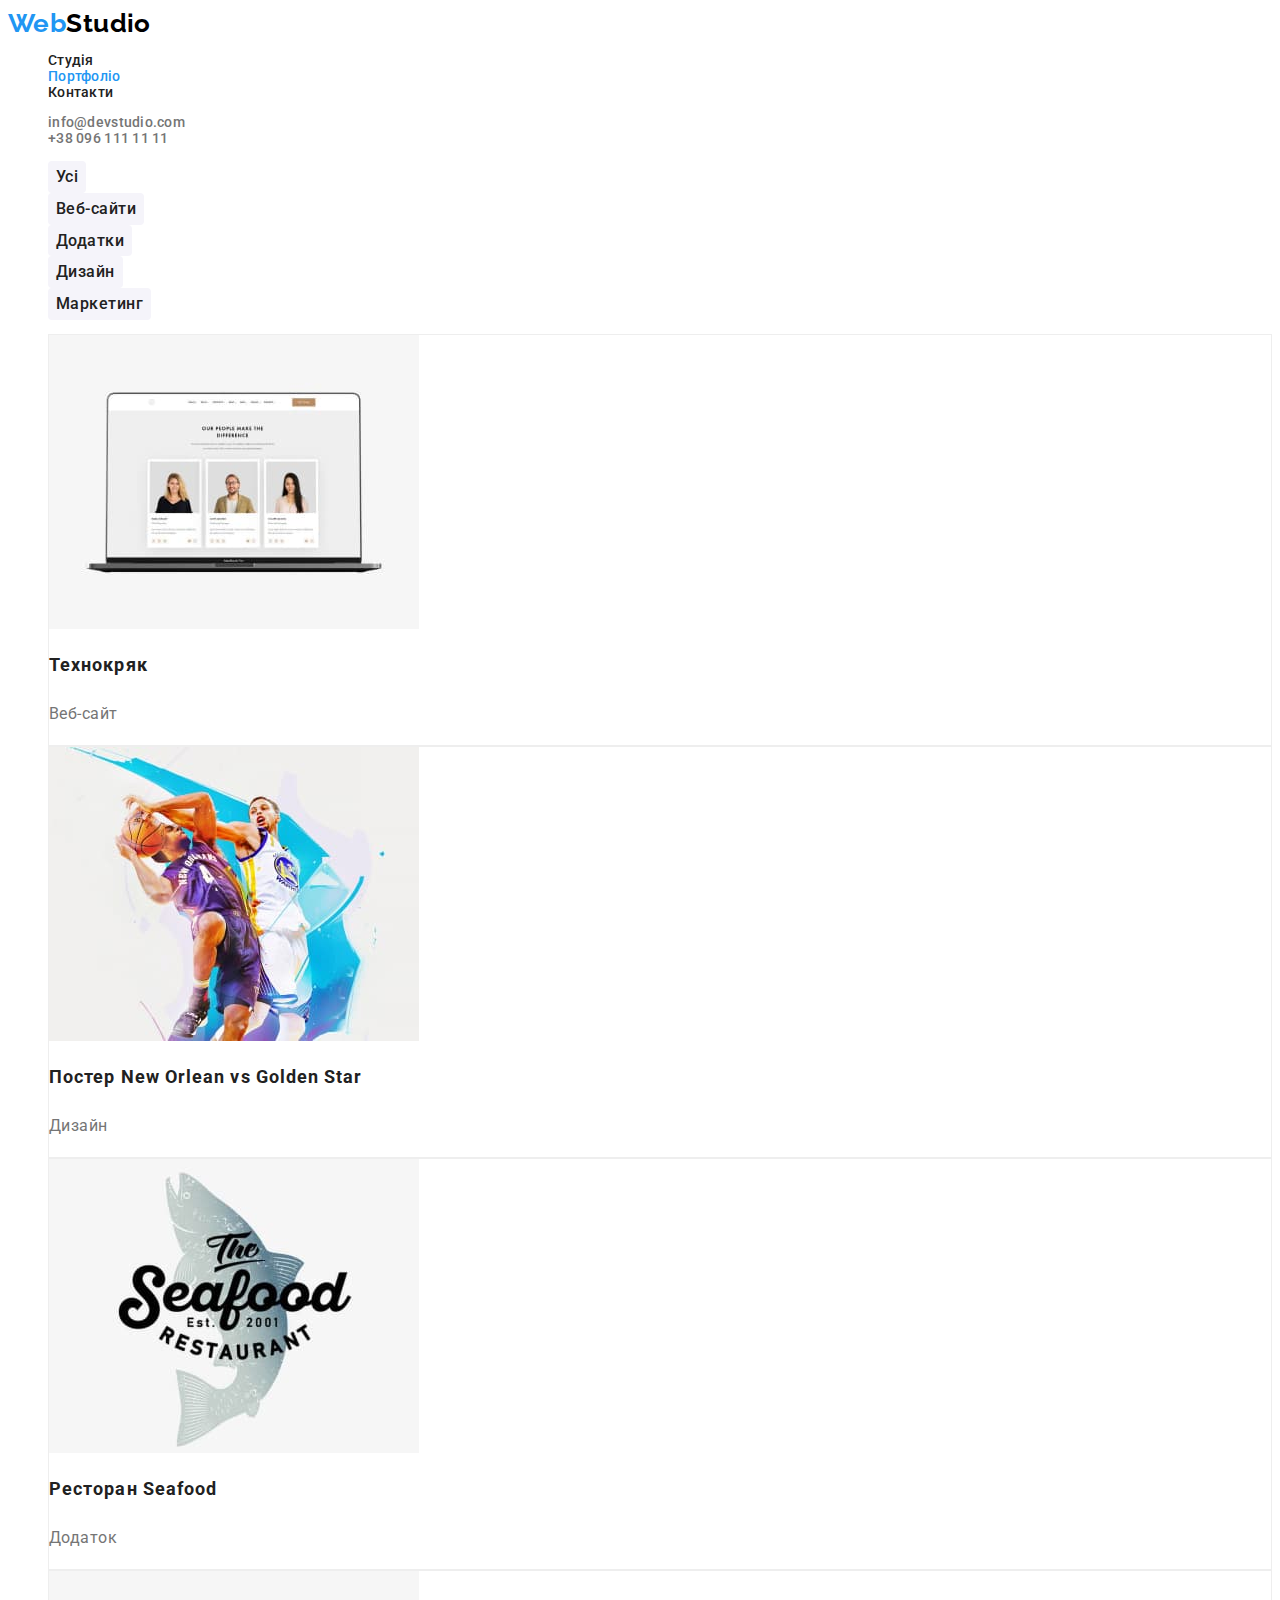
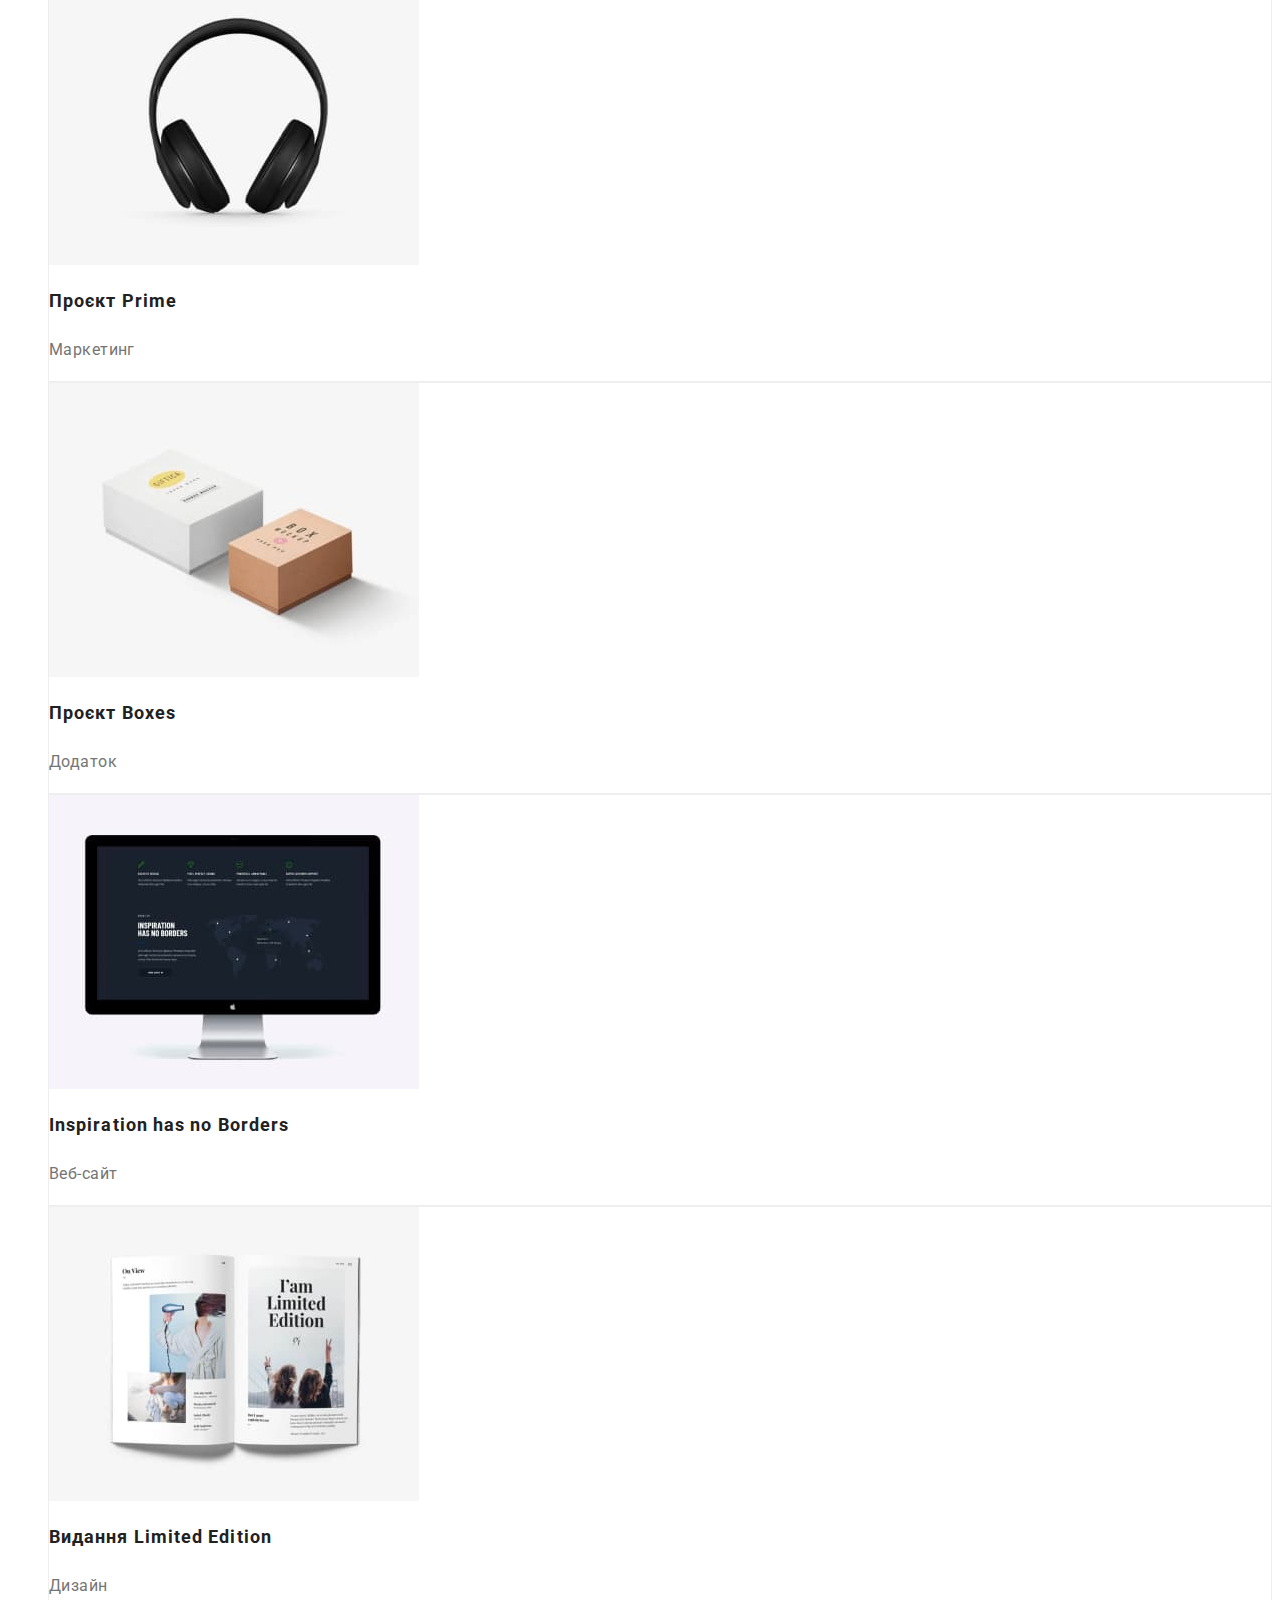
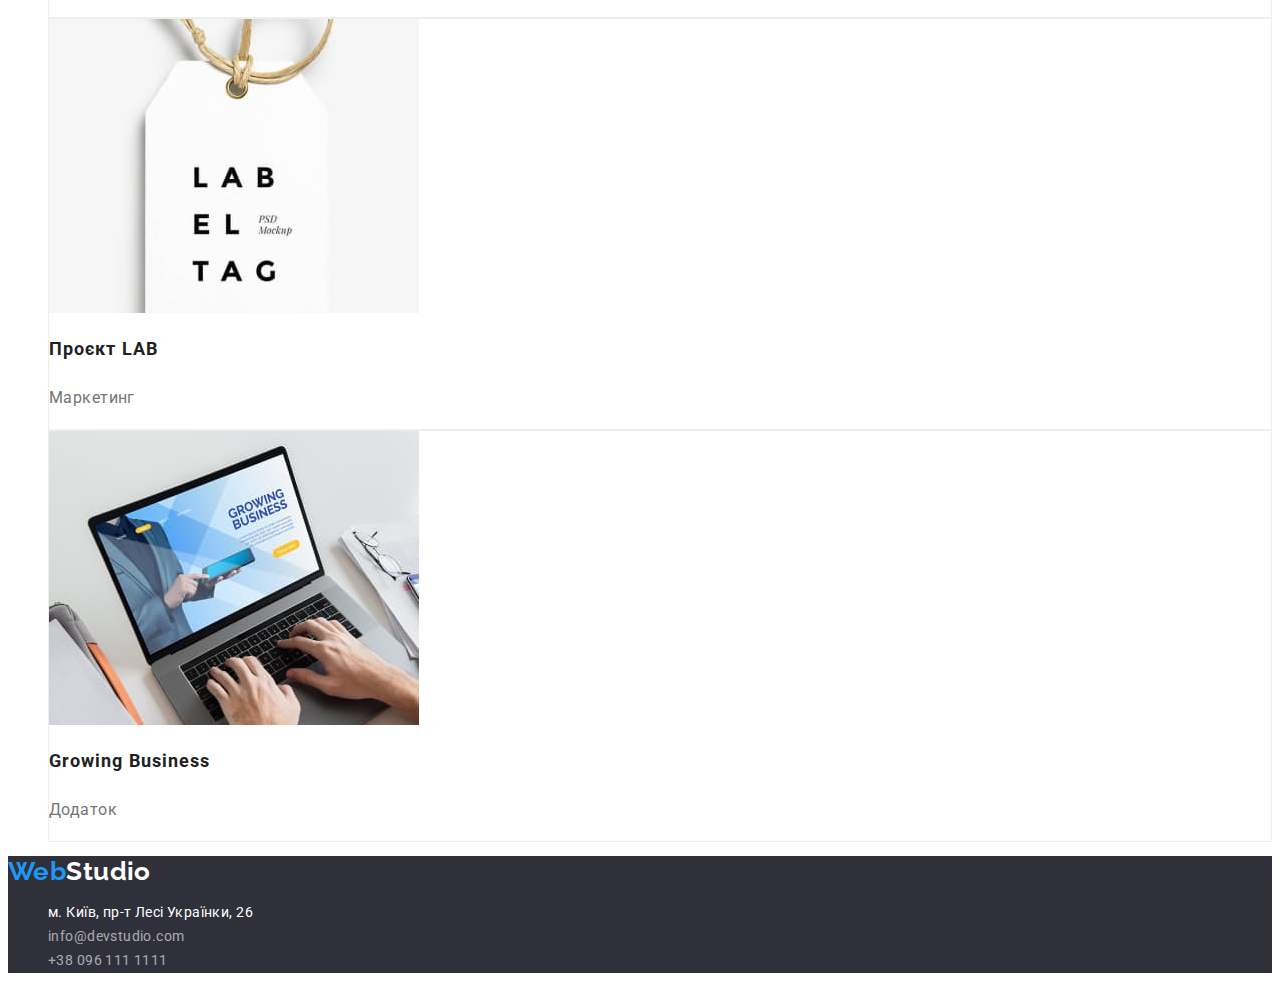
==== portfolio.html @ c2a1ea6a "Initial commit" ====
<!DOCTYPE html>
<html lang="uk">
  <head>
    <meta charset="UTF-8" />
    <meta http-equiv="X-UA-Compatible" content="IE=edge" />
    <meta name="viewport" content="width=device-width, initial-scale=1.0" />
    <title>Портфоліо</title>
    <link rel="preconnect" href="https://fonts.googleapis.com" />
    <link rel="preconnect" href="https://fonts.gstatic.com" crossorigin />
    <link
      href="https://fonts.googleapis.com/css2?family=Raleway:wght@700&family=Roboto:wght@400;500;700;900&display=swap"
      rel="stylesheet"
    />
    <link rel="stylesheet" href="./css/styles.css" />
  </head>
  <body>
    <header class="header">
      <nav>
        <a class="header-logo link" href="./index.html"
          ><span class="logo-accent">Web</span>Studio</a
        >
        <ul class="header-list list">
          <li><a class="header-link link" href="./index.html">Студія</a></li>
          <li><a class="header-link link current-page" href="./portfolio.html">Портфоліо</a></li>
          <li><a class="header-link link" href="#">Контакти</a></li>
        </ul>
      </nav>
      <ul class="header-list list">
        <li>
          <a class="header-contact link" href="mailto:info@devstudio.com" target="_blank"
            >info@devstudio.com</a
          >
        </li>
        <li><a class="header-contact link" href="tel:+380961111111">+38 096 111 11 11</a></li>
      </ul>
    </header>
    <main>
      <section>
        <h1 class="visually-hidden">Портфоліо</h1>
        <ul class="filter list">
          <li><button class="filter-btn" type="button">Усі</button></li>
          <li><button class="filter-btn" type="button">Веб-сайти</button></li>
          <li><button class="filter-btn" type="button">Додатки</button></li>
          <li><button class="filter-btn" type="button">Дизайн</button></li>
          <li><button class="filter-btn" type="button">Маркетинг</button></li>
        </ul>
        <ul class="project list">
          <li class="project-holder">
            <a class="link" href="#">
              <img src="./images/technokr.jpg" alt="Веб-сайт на екрані комп'ютера" width="370" />
              <h2 class="project-title">Технокряк</h2>
              <p class="project-type">Веб-сайт</p>
            </a>
          </li>
          <li class="project-holder">
            <a class="link" href="#">
              <img src="./images/poster.jpg" alt="Два баскетболісти" width="370" />
              <h2 class="project-title">Постер <span lang="en">New Orlean vs Golden Star</span></h2>
              <p class="project-type">Дизайн</p>
            </a>
          </li>
          <li class="project-holder">
            <a class="link" href="#">
              <img src="./images/seafood.jpg" alt="Логотип ресторану" width="370" />
              <h2 class="project-title">Ресторан <span lang="en">Seafood</span></h2>
              <p class="project-type">Додаток</p>
            </a>
          </li>
          <li class="project-holder">
            <a class="link" href="#">
              <img src="./images/prime.jpg" alt="Навушники" width="370" />
              <h2 class="project-title">Проєкт <span lang="en">Prime</span></h2>
              <p class="project-type">Маркетинг</p>
            </a>
          </li>
          <li class="project-holder">
            <a class="link" href="#">
              <img src="./images/boxes.jpg" alt="Двi коробки рiзного розмiру" width="370" />
              <h2 class="project-title">Проєкт <span lang="en">Boxes</span></h2>
              <p class="project-type">Додаток</p>
            </a>
          </li>
          <li class="project-holder">
            <a class="link" href="#">
              <img src="./images/inspiration.jpg" alt="Монiтор комп'ютера" width="370" />
              <h2 class="project-title"><span lang="en">Inspiration has no Borders</span></h2>
              <p class="project-type">Веб-сайт</p>
            </a>
          </li>
          <li class="project-holder">
            <a class="link" href="#">
              <img src="./images/edition.jpg" alt="Вiдкритий журнал" width="370" />
              <h2 class="project-title">Видання <span lang="en">Limited Edition</span></h2>
              <p class="project-type">Дизайн</p>
            </a>
          </li>
          <li class="project-holder">
            <a class="link" href="#">
              <img src="./images/lab.jpg" alt="Бiрка з написом Lab El Tag" width="370" />
              <h2 class="project-title">Проєкт <span lang="en">LAB</span></h2>
              <p class="project-type">Маркетинг</p>
            </a>
          </li>
          <li class="project-holder">
            <a class="link" href="#">
              <img src="./images/business.jpg" alt="Людина працює за комп'ютером" width="370" />
              <h2 class="project-title"><span lang="en">Growing Business</span></h2>
              <p class="project-type">Додаток</p>
            </a>
          </li>
        </ul>
      </section>
    </main>
    <footer class="footer">
      <a class="footer-logo link" href="./index.html"><span class="logo-accent">Web</span>Studio</a>
      <address class="address">
        <ul class="list">
          <li>
            <a
              class="address-location link"
              href="https://goo.gl/maps/CPtrU1FHBa2aNyZL9"
              target="_blank"
              rel="noopener noreferrer nofollow"
              >м. Київ, пр-т Лесі Українки, 26</a
            >
          </li>
          <li>
            <a class="address-info link" href="mailto:info@devstudio.com">info@devstudio.com</a>
          </li>
          <li>
            <a class="address-info link" href="tel:+380961111111">+38 096 111 1111</a>
          </li>
        </ul>
      </address>
    </footer>
  </body>
</html>
---- css/styles.css ----
:root {
  --primary-bgr: #ffffff;
  --secondary-bgr: #f5f4fa;
  --hero-footer-bgr: #2f303a;
  --btn-active-bgr: #188ce8;

  --primary-color: #757575;
  --title-color: #212121;
  --accent-color: #2196f3;
  --black-color: #000000;
  --white-color: #ffffff;
  --opacity-white-color: rgba(255, 255, 255, 0.6);
}

body {
  font-family: 'Roboto', sans-serif;
  letter-spacing: 0.03em;
  font-size: 14px;

  color: var(--primary-color);
  background-color: var(--primary-bgr);
}

/* клас-утіліта для списків */
.list {
  list-style: none;
}

/* клас-утіліта для посилань */
.link {
  text-decoration: none;
}
/* HEADER */
.header-logo {
  font-family: 'Raleway', sans-serif;
  font-weight: 700;
  font-size: 26px;
  line-height: 1.19;

  color: var(--black-color);
}
.logo-accent {
  color: var(--accent-color);
}

/* Загальні стилі всіх посилань у header*/
.header-list {
  font-weight: 500;
  line-height: 1.14;
  letter-spacing: 0.02em;
}

.header-link {
  color: var(--title-color);
}
.header-contact {
  color: currentColor;
}
.current-page {
  color: var(--accent-color);
}

.header-link:hover,
.header-link:focus,
.header-contact:hover,
.header-contact:focus {
  color: var(--accent-color);
}

/* HERO */
.hero,
.footer {
  background-color: var(--hero-footer-bgr);
}
.hero-title {
  font-weight: 900;
  font-size: 44px;
  line-height: 1.36;
  letter-spacing: 0.06em;
  text-transform: uppercase;
  text-align: center;

  color: var(--white-color);
}

.hero-btn {
  font-family: inherit;
  font-weight: 700;
  font-size: 16px;
  line-height: 1.88;
  letter-spacing: 0.06em;

  color: var(--white-color);
  background-color: var(--accent-color);

  border-color: transparent;
  border-radius: 4px;

  cursor: pointer;
}
.hero-btn:hover,
.hero-btn:focus {
  background-color: var(--btn-active-bgr);
}

/* Наші переваги */
.visually-hidden {
  position: absolute;
  width: 1px;
  height: 1px;
  margin: -1px;
  border: 0;
  padding: 0;

  white-space: nowrap;
  clip-path: inset(100%);
  clip: rect(0 0 0 0);
  overflow: hidden;
}
.benefits-title {
  line-height: 1.14;
  text-transform: uppercase;

  color: var(--title-color);
}
.benefits-txt {
  line-height: 1.71;
}

/* Чим ми займаємось */
.works-title,
.team-title {
  font-size: 36px;
  line-height: 1.17;
  text-align: center;

  color: var(--title-color);
}
/* Наша команда */
.team {
  background-color: var(--secondary-bgr);
}

.team-holder {
  background-color: var(--primary-bgr);
}
.team-member {
  font-weight: 500;
  font-size: 16px;
  line-height: 1.19;
  text-align: center;

  color: var(--title-color);
}
.team-position {
  font-size: 16px;
  line-height: 1.19;
  text-align: center;
}

/* Footer */
.footer-logo {
  font-family: 'Raleway', sans-serif;
  font-weight: 700;
  font-size: 26px;
  line-height: 1.19;

  color: var(--white-color);
}
.address {
  font-style: normal;
  font-weight: 400;
  line-height: 1.71;
}
.address-location {
  color: var(--white-color);
}
.address-info {
  color: var(--opacity-white-color);
}
.address-location:hover,
.address-location:focus,
.address-info:hover,
.address-info:focus {
  color: var(--accent-color);
}

/* Портфоліо */
.filter-btn {
  font-family: inherit;
  font-style: normal;
  font-weight: 500;
  font-size: 16px;
  line-height: 1.62;

  text-align: center;
  letter-spacing: 0.03em;

  color: var(--title-color);
  background-color: var(--secondary-bgr);
  border-radius: 4px;
  border-color: transparent;

  cursor: pointer;
}
.filter-btn:hover,
.filter-btn:focus {
  background-color: var(--accent-color);
  color: var(--white-color);
}
.project-holder {
  border: 1px solid #eeeeee;
}
.project-title {
  font-size: 18px;
  line-height: 2;
  letter-spacing: 0.06em;

  color: var(--title-color);
}
.project-type {
  font-size: 16px;
  line-height: 1.88;
  color: var(--primary-color);
}
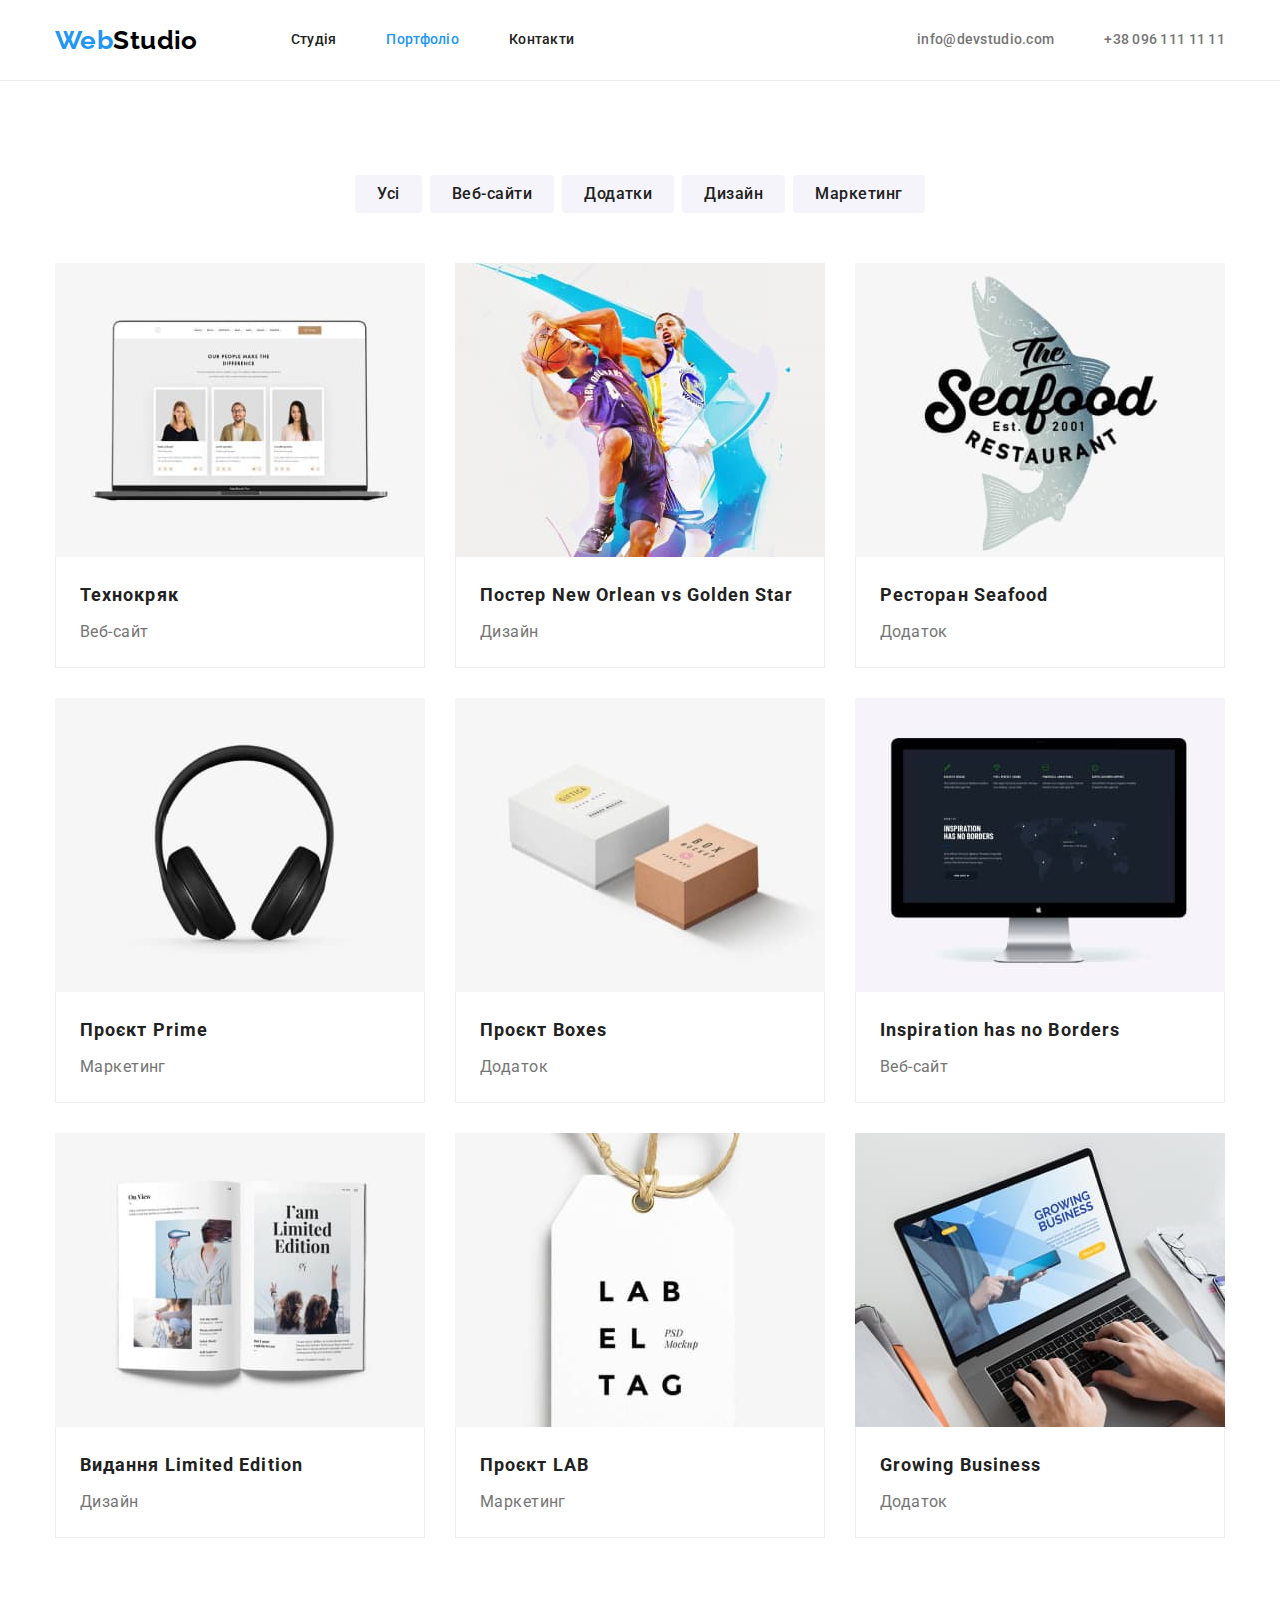
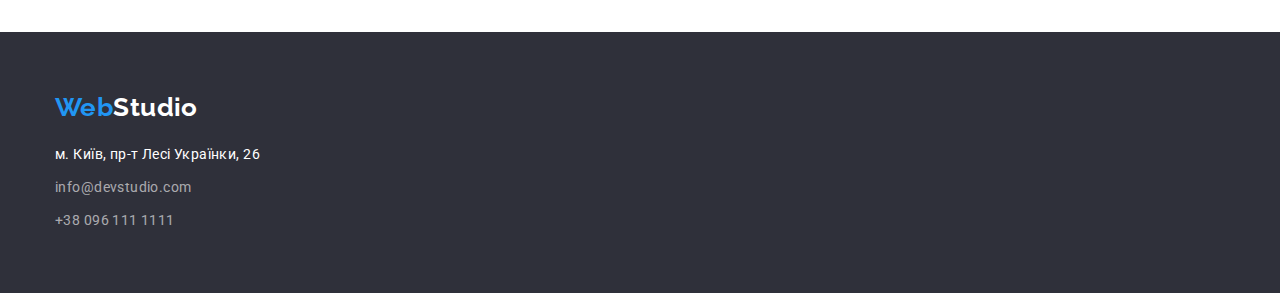
==== commit 925eb1c1: "HW#3  is done" ====
--- a/portfolio.html
+++ b/portfolio.html
@@ -11,127 +11,165 @@
       href="https://fonts.googleapis.com/css2?family=Raleway:wght@700&family=Roboto:wght@400;500;700;900&display=swap"
       rel="stylesheet"
     />
+    <link
+      rel="stylesheet"
+      href="https://cdnjs.cloudflare.com/ajax/libs/modern-normalize/1.1.0/modern-normalize.min.css"
+    />
     <link rel="stylesheet" href="./css/styles.css" />
   </head>
   <body>
     <header class="header">
-      <nav>
-        <a class="header-logo link" href="./index.html"
-          ><span class="logo-accent">Web</span>Studio</a
-        >
+      <div class="container wrapper">
+        <nav class="nav">
+          <a class="header-logo link" href="./index.html"
+            ><span class="logo-accent">Web</span>Studio</a
+          >
+          <ul class="header-list list">
+            <li class="header-list-item">
+              <a class="header-link link" href="./index.html">Студія</a>
+            </li>
+            <li class="header-list-item">
+              <a class="header-link link current-page" href="./portfolio.html">Портфоліо</a>
+            </li>
+            <li class="header-list-item"><a class="header-link link" href="#">Контакти</a></li>
+          </ul>
+        </nav>
         <ul class="header-list list">
-          <li><a class="header-link link" href="./index.html">Студія</a></li>
-          <li><a class="header-link link current-page" href="./portfolio.html">Портфоліо</a></li>
-          <li><a class="header-link link" href="#">Контакти</a></li>
+          <li class="header-list-item">
+            <a class="header-contact link" href="mailto:info@devstudio.com" target="_blank"
+              >info@devstudio.com</a
+            >
+          </li>
+          <li class="header-list-item">
+            <a class="header-contact link" href="tel:+380961111111">+38 096 111 11 11</a>
+          </li>
         </ul>
-      </nav>
-      <ul class="header-list list">
-        <li>
-          <a class="header-contact link" href="mailto:info@devstudio.com" target="_blank"
-            >info@devstudio.com</a
-          >
-        </li>
-        <li><a class="header-contact link" href="tel:+380961111111">+38 096 111 11 11</a></li>
-      </ul>
+      </div>
     </header>
     <main>
-      <section>
-        <h1 class="visually-hidden">Портфоліо</h1>
-        <ul class="filter list">
-          <li><button class="filter-btn" type="button">Усі</button></li>
-          <li><button class="filter-btn" type="button">Веб-сайти</button></li>
-          <li><button class="filter-btn" type="button">Додатки</button></li>
-          <li><button class="filter-btn" type="button">Дизайн</button></li>
-          <li><button class="filter-btn" type="button">Маркетинг</button></li>
-        </ul>
-        <ul class="project list">
-          <li class="project-holder">
-            <a class="link" href="#">
-              <img src="./images/technokr.jpg" alt="Веб-сайт на екрані комп'ютера" width="370" />
-              <h2 class="project-title">Технокряк</h2>
-              <p class="project-type">Веб-сайт</p>
-            </a>
-          </li>
-          <li class="project-holder">
-            <a class="link" href="#">
-              <img src="./images/poster.jpg" alt="Два баскетболісти" width="370" />
-              <h2 class="project-title">Постер <span lang="en">New Orlean vs Golden Star</span></h2>
-              <p class="project-type">Дизайн</p>
-            </a>
-          </li>
-          <li class="project-holder">
-            <a class="link" href="#">
-              <img src="./images/seafood.jpg" alt="Логотип ресторану" width="370" />
-              <h2 class="project-title">Ресторан <span lang="en">Seafood</span></h2>
-              <p class="project-type">Додаток</p>
-            </a>
-          </li>
-          <li class="project-holder">
-            <a class="link" href="#">
-              <img src="./images/prime.jpg" alt="Навушники" width="370" />
-              <h2 class="project-title">Проєкт <span lang="en">Prime</span></h2>
-              <p class="project-type">Маркетинг</p>
-            </a>
-          </li>
-          <li class="project-holder">
-            <a class="link" href="#">
-              <img src="./images/boxes.jpg" alt="Двi коробки рiзного розмiру" width="370" />
-              <h2 class="project-title">Проєкт <span lang="en">Boxes</span></h2>
-              <p class="project-type">Додаток</p>
-            </a>
-          </li>
-          <li class="project-holder">
-            <a class="link" href="#">
-              <img src="./images/inspiration.jpg" alt="Монiтор комп'ютера" width="370" />
-              <h2 class="project-title"><span lang="en">Inspiration has no Borders</span></h2>
-              <p class="project-type">Веб-сайт</p>
-            </a>
-          </li>
-          <li class="project-holder">
-            <a class="link" href="#">
-              <img src="./images/edition.jpg" alt="Вiдкритий журнал" width="370" />
-              <h2 class="project-title">Видання <span lang="en">Limited Edition</span></h2>
-              <p class="project-type">Дизайн</p>
-            </a>
-          </li>
-          <li class="project-holder">
-            <a class="link" href="#">
-              <img src="./images/lab.jpg" alt="Бiрка з написом Lab El Tag" width="370" />
-              <h2 class="project-title">Проєкт <span lang="en">LAB</span></h2>
-              <p class="project-type">Маркетинг</p>
-            </a>
-          </li>
-          <li class="project-holder">
-            <a class="link" href="#">
-              <img src="./images/business.jpg" alt="Людина працює за комп'ютером" width="370" />
-              <h2 class="project-title"><span lang="en">Growing Business</span></h2>
-              <p class="project-type">Додаток</p>
-            </a>
-          </li>
-        </ul>
+      <section class="section">
+        <div class="container">
+          <h1 class="visually-hidden">Портфоліо</h1>
+          <ul class="filter list">
+            <li><button class="filter-btn" type="button">Усі</button></li>
+            <li><button class="filter-btn" type="button">Веб-сайти</button></li>
+            <li><button class="filter-btn" type="button">Додатки</button></li>
+            <li><button class="filter-btn" type="button">Дизайн</button></li>
+            <li><button class="filter-btn" type="button">Маркетинг</button></li>
+          </ul>
+          <ul class="project list">
+            <li class="project-holder">
+              <a class="link" href="#">
+                <img src="./images/technokr.jpg" alt="Веб-сайт на екрані комп'ютера" width="370" />
+                <div class="project-item">
+                  <h2 class="project-title">Технокряк</h2>
+                  <p class="project-type">Веб-сайт</p>
+                </div>
+              </a>
+            </li>
+            <li class="project-holder">
+              <a class="link" href="#">
+                <img src="./images/poster.jpg" alt="Два баскетболісти" width="370" />
+                <div class="project-item">
+                  <h2 class="project-title">
+                    Постер <span lang="en">New Orlean vs Golden Star</span>
+                  </h2>
+                  <p class="project-type">Дизайн</p>
+                </div>
+              </a>
+            </li>
+            <li class="project-holder">
+              <a class="link" href="#">
+                <img src="./images/seafood.jpg" alt="Логотип ресторану" width="370" />
+                <div class="project-item">
+                  <h2 class="project-title">Ресторан <span lang="en">Seafood</span></h2>
+                  <p class="project-type">Додаток</p>
+                </div>
+              </a>
+            </li>
+            <li class="project-holder">
+              <a class="link" href="#">
+                <img src="./images/prime.jpg" alt="Навушники" width="370" />
+                <div class="project-item">
+                  <h2 class="project-title">Проєкт <span lang="en">Prime</span></h2>
+                  <p class="project-type">Маркетинг</p>
+                </div>
+              </a>
+            </li>
+            <li class="project-holder">
+              <a class="link" href="#">
+                <img src="./images/boxes.jpg" alt="Двi коробки рiзного розмiру" width="370" />
+                <div class="project-item">
+                  <h2 class="project-title">Проєкт <span lang="en">Boxes</span></h2>
+                  <p class="project-type">Додаток</p>
+                </div>
+              </a>
+            </li>
+            <li class="project-holder">
+              <a class="link" href="#">
+                <img src="./images/inspiration.jpg" alt="Монiтор комп'ютера" width="370" />
+                <div class="project-item">
+                  <h2 class="project-title"><span lang="en">Inspiration has no Borders</span></h2>
+                  <p class="project-type">Веб-сайт</p>
+                </div>
+              </a>
+            </li>
+            <li class="project-holder">
+              <a class="link" href="#">
+                <img src="./images/edition.jpg" alt="Вiдкритий журнал" width="370" />
+                <div class="project-item">
+                  <h2 class="project-title">Видання <span lang="en">Limited Edition</span></h2>
+                  <p class="project-type">Дизайн</p>
+                </div>
+              </a>
+            </li>
+            <li class="project-holder">
+              <a class="link" href="#">
+                <img src="./images/lab.jpg" alt="Бiрка з написом Lab El Tag" width="370" />
+                <div class="project-item">
+                  <h2 class="project-title">Проєкт <span lang="en">LAB</span></h2>
+                  <p class="project-type">Маркетинг</p>
+                </div>
+              </a>
+            </li>
+            <li class="project-holder">
+              <a class="link" href="#">
+                <img src="./images/business.jpg" alt="Людина працює за комп'ютером" width="370" />
+                <div class="project-item">
+                  <h2 class="project-title"><span lang="en">Growing Business</span></h2>
+                  <p class="project-type">Додаток</p>
+                </div>
+              </a>
+            </li>
+          </ul>
+        </div>
       </section>
     </main>
     <footer class="footer">
-      <a class="footer-logo link" href="./index.html"><span class="logo-accent">Web</span>Studio</a>
-      <address class="address">
-        <ul class="list">
-          <li>
-            <a
-              class="address-location link"
-              href="https://goo.gl/maps/CPtrU1FHBa2aNyZL9"
-              target="_blank"
-              rel="noopener noreferrer nofollow"
-              >м. Київ, пр-т Лесі Українки, 26</a
-            >
-          </li>
-          <li>
-            <a class="address-info link" href="mailto:info@devstudio.com">info@devstudio.com</a>
-          </li>
-          <li>
-            <a class="address-info link" href="tel:+380961111111">+38 096 111 1111</a>
-          </li>
-        </ul>
-      </address>
+      <div class="container">
+        <a class="footer-logo link" href="./index.html"
+          ><span class="logo-accent">Web</span>Studio</a
+        >
+        <address class="address">
+          <ul class="list">
+            <li>
+              <a
+                class="address-location link"
+                href="https://goo.gl/maps/CPtrU1FHBa2aNyZL9"
+                target="_blank"
+                rel="noopener noreferrer nofollow"
+                >м. Київ, пр-т Лесі Українки, 26</a
+              >
+            </li>
+            <li>
+              <a class="address-info link" href="mailto:info@devstudio.com">info@devstudio.com</a>
+            </li>
+            <li>
+              <a class="address-info link no-margin" href="tel:+380961111111">+38 096 111 1111</a>
+            </li>
+          </ul>
+        </address>
+      </div>
     </footer>
   </body>
 </html>
--- a/css/styles.css
+++ b/css/styles.css
@@ -10,6 +10,9 @@
   --black-color: #000000;
   --white-color: #ffffff;
   --opacity-white-color: rgba(255, 255, 255, 0.6);
+
+  --header-border-color: #ececec;
+  --project-border-color: #eeeeee;
 }
 
 body {
@@ -20,6 +23,27 @@
   color: var(--primary-color);
   background-color: var(--primary-bgr);
 }
+h1,
+h2,
+h3,
+h4,
+h5,
+h6,
+p {
+  margin: 0;
+}
+ul {
+  margin: 0;
+  padding-left: 0;
+}
+button {
+  cursor: pointer;
+}
+img {
+  display: block;
+  max-width: 100%;
+  height: auto;
+}
 
 /* клас-утіліта для списків */
 .list {
@@ -30,8 +54,31 @@
 .link {
   text-decoration: none;
 }
+.container {
+  width: 1200px;
+  margin: 0 auto;
+  padding: 0 15px;
+}
+.section {
+  padding: 94px 0;
+}
+
 /* HEADER */
+.header {
+  border-bottom: 1px solid var(--header-border-color);
+}
+.nav {
+  display: flex;
+  align-items: center;
+}
+.wrapper {
+  display: flex;
+  align-items: center;
+  justify-content: space-between;
+}
 .header-logo {
+  margin-right: 93px;
+
   font-family: 'Raleway', sans-serif;
   font-weight: 700;
   font-size: 26px;
@@ -45,17 +92,33 @@
 
 /* Загальні стилі всіх посилань у header*/
 .header-list {
+  display: flex;
+
   font-weight: 500;
   line-height: 1.14;
   letter-spacing: 0.02em;
 }
 
+.header-list-item:not(:last-child) {
+  margin-right: 50px;
+}
+
 .header-link {
-  color: var(--title-color);
-}
+  display: block;
+  padding-top: 32px;
+  padding-bottom: 32px;
+
+  color: var(--title-color);
+}
+
 .header-contact {
+  display: block;
+  padding-top: 32px;
+  padding-bottom: 32px;
+
   color: currentColor;
 }
+
 .current-page {
   color: var(--accent-color);
 }
@@ -68,11 +131,18 @@
 }
 
 /* HERO */
-.hero,
-.footer {
+.hero {
   background-color: var(--hero-footer-bgr);
-}
+  padding-top: 200px;
+  padding-bottom: 200px;
+}
+
 .hero-title {
+  display: block;
+  max-width: 696px;
+  margin: 0 auto;
+  margin-bottom: 30px;
+
   font-weight: 900;
   font-size: 44px;
   line-height: 1.36;
@@ -84,7 +154,10 @@
 }
 
 .hero-btn {
-  font-family: inherit;
+  display: block;
+  margin: 0 auto;
+  padding: 10px 32px;
+
   font-weight: 700;
   font-size: 16px;
   line-height: 1.88;
@@ -93,11 +166,10 @@
   color: var(--white-color);
   background-color: var(--accent-color);
 
-  border-color: transparent;
+  border: none;
   border-radius: 4px;
-
-  cursor: pointer;
-}
+}
+
 .hero-btn:hover,
 .hero-btn:focus {
   background-color: var(--btn-active-bgr);
@@ -117,9 +189,20 @@
   clip: rect(0 0 0 0);
   overflow: hidden;
 }
+
+.benefits-list {
+  display: flex;
+  gap: 30px;
+}
+
+.benefits-item {
+  width: calc((100% - 90px) / 4);
+}
+
 .benefits-title {
   line-height: 1.14;
   text-transform: uppercase;
+  margin-bottom: 10px;
 
   color: var(--title-color);
 }
@@ -128,27 +211,58 @@
 }
 
 /* Чим ми займаємось */
+.works.section {
+  padding-top: 0;
+}
+
 .works-title,
 .team-title {
   font-size: 36px;
   line-height: 1.17;
   text-align: center;
-
-  color: var(--title-color);
-}
+  margin-bottom: 50px;
+
+  color: var(--title-color);
+}
+
+.works-list {
+  display: flex;
+  gap: 30px;
+}
+
+.works-img {
+  width: calc((100% - 60px) / 3);
+}
+
 /* Наша команда */
 .team {
   background-color: var(--secondary-bgr);
 }
+.team-list {
+  display: flex;
+  gap: 30px;
+}
 
 .team-holder {
+  width: calc((100% - 90px) / 4);
+
   background-color: var(--primary-bgr);
+
+  border-radius: 0px 0px 10px 10px;
+  box-shadow: 0px 1px 3px rgba(0, 0, 0, 0.12), 0px 1px 1px rgba(0, 0, 0, 0.14),
+    0px 2px 1px rgba(0, 0, 0, 0.2);
+}
+
+.team-item {
+  padding-top: 30px;
+  padding-bottom: 30px;
 }
 .team-member {
   font-weight: 500;
   font-size: 16px;
   line-height: 1.19;
   text-align: center;
+  margin-bottom: 10px;
 
   color: var(--title-color);
 }
@@ -159,11 +273,18 @@
 }
 
 /* Footer */
+.footer {
+  background-color: var(--hero-footer-bgr);
+  padding-top: 60px;
+  padding-bottom: 60px;
+}
 .footer-logo {
+  display: inline-block;
   font-family: 'Raleway', sans-serif;
   font-weight: 700;
   font-size: 26px;
   line-height: 1.19;
+  margin-bottom: 20px;
 
   color: var(--white-color);
 }
@@ -172,12 +293,21 @@
   font-weight: 400;
   line-height: 1.71;
 }
+
 .address-location {
+  display: inline-block;
+  margin-bottom: 9px;
   color: var(--white-color);
 }
 .address-info {
+  display: inline-block;
+  margin-bottom: 9px;
   color: var(--opacity-white-color);
 }
+.no-margin {
+  margin-bottom: 0;
+}
+
 .address-location:hover,
 .address-location:focus,
 .address-info:hover,
@@ -186,8 +316,16 @@
 }
 
 /* Портфоліо */
+.filter {
+  display: flex;
+  margin-bottom: 50px;
+  justify-content: center;
+  gap: 8px;
+}
 .filter-btn {
-  font-family: inherit;
+  display: block;
+  padding: 6px 22px;
+
   font-style: normal;
   font-weight: 500;
   font-size: 16px;
@@ -199,22 +337,31 @@
   color: var(--title-color);
   background-color: var(--secondary-bgr);
   border-radius: 4px;
-  border-color: transparent;
-
-  cursor: pointer;
-}
+  border: none;
+}
+
 .filter-btn:hover,
 .filter-btn:focus {
   background-color: var(--accent-color);
   color: var(--white-color);
 }
+
+/* Проекти */
+.project {
+  display: flex;
+  flex-wrap: wrap;
+  gap: 30px;
+}
+
 .project-holder {
-  border: 1px solid #eeeeee;
-}
+  width: calc((100% - 60px) / 3);
+}
+
 .project-title {
   font-size: 18px;
   line-height: 2;
   letter-spacing: 0.06em;
+  margin-bottom: 4px;
 
   color: var(--title-color);
 }
@@ -223,3 +370,8 @@
   line-height: 1.88;
   color: var(--primary-color);
 }
+.project-item {
+  padding: 20px 24px;
+  border: 1px solid var(--project-border-color);
+  border-top: none;
+}
